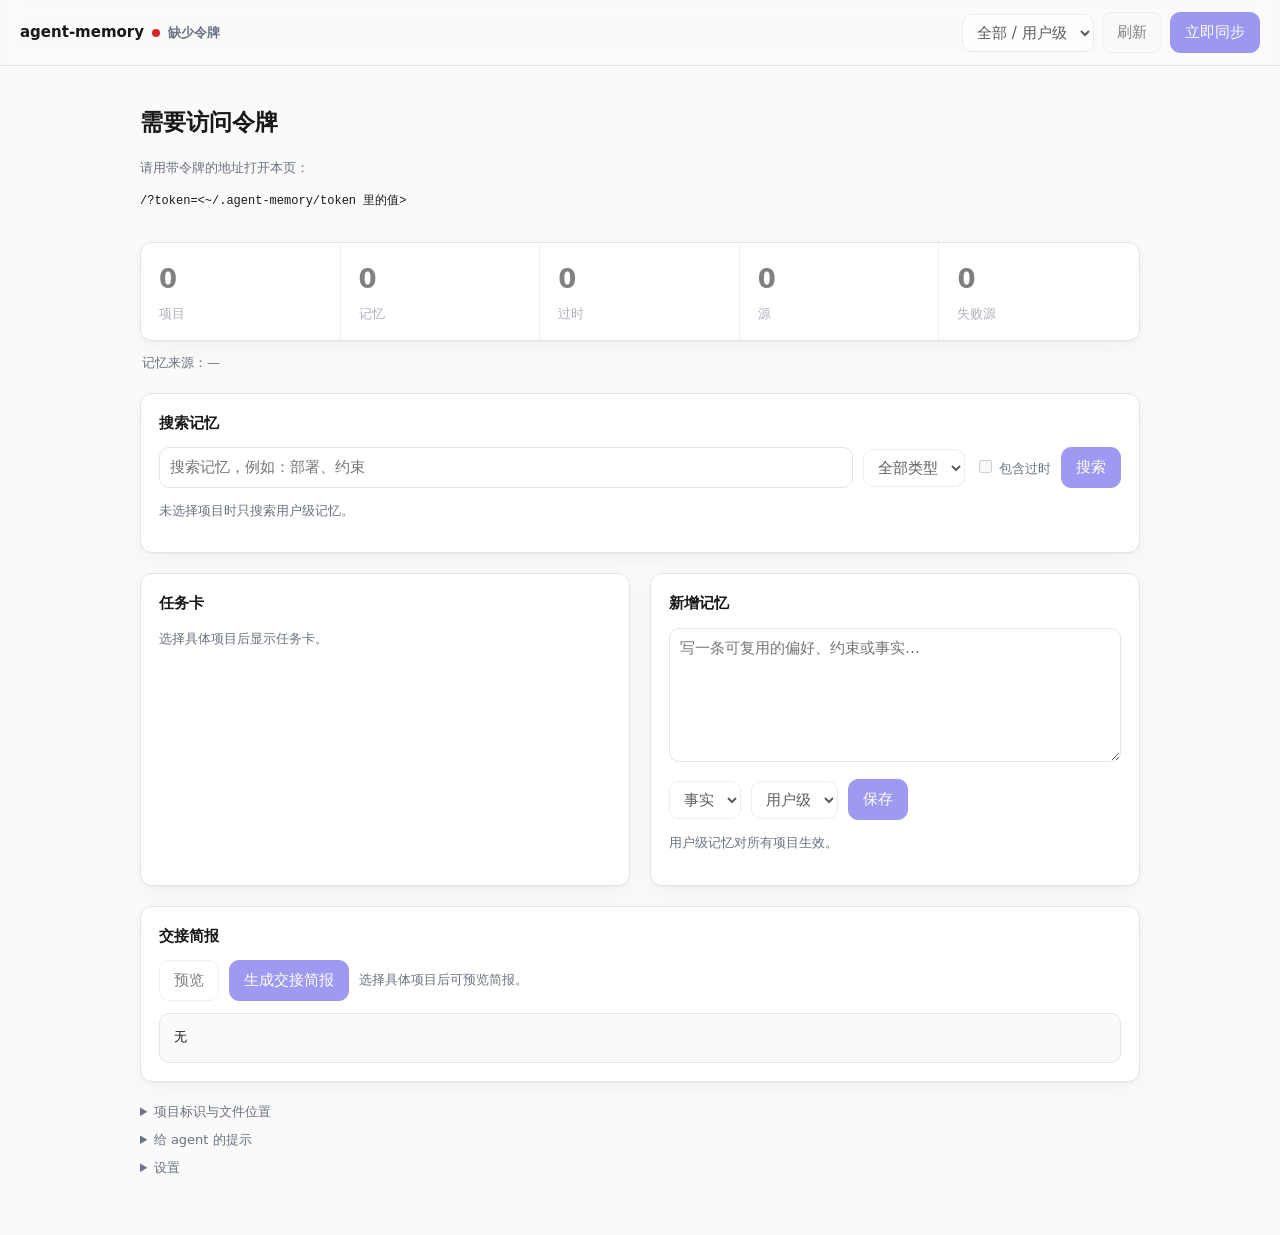
==== internal/daemon/index.html @ 06030f9d "feat: 系统托盘、单实例、窗口记忆、开机自启与快捷方式" ====
<!doctype html>
<html lang="zh-CN">
<head>
<meta charset="utf-8">
<meta name="viewport" content="width=device-width, initial-scale=1">
<meta name="referrer" content="no-referrer">
<title>agent-memory</title>
<style>
:root{
  --bg:#fafafa;--card:#fff;--text:#18181b;--muted:#6b7280;--faint:#a1a1aa;
  --line:#e4e4e7;--accent:#4f46e5;--accent-weak:#eef2ff;
  --danger:#dc2626;--ok:#16a34a;--radius:12px;
  --shadow:0 1px 2px rgba(0,0,0,.04),0 6px 20px rgba(0,0,0,.04);
}
@media (prefers-color-scheme: dark){
  :root{--bg:#111113;--card:#18181b;--text:#f4f4f5;--muted:#a1a1aa;--faint:#71717a;
    --line:#27272a;--accent:#818cf8;--accent-weak:#1e1b4b;--danger:#f87171;--ok:#4ade80;--shadow:none}
}
*{box-sizing:border-box}
html,body{margin:0;background:var(--bg);color:var(--text)}
body{font:15px/1.55 system-ui,-apple-system,"Segoe UI","Microsoft YaHei",sans-serif}
button,input,select,textarea{font:inherit;color:inherit}
main{max-width:1040px;margin:0 auto;padding:20px 20px 56px;display:grid;gap:20px}
main>*{min-width:0}
.topbar{position:sticky;top:0;z-index:20;display:flex;justify-content:space-between;align-items:center;gap:12px;flex-wrap:wrap;
  padding:12px 20px;backdrop-filter:blur(8px);background:color-mix(in srgb,var(--bg) 82%,transparent);border-bottom:1px solid var(--line)}
.brand{font-weight:600;display:flex;align-items:center;gap:8px;white-space:nowrap}
.actions{display:flex;gap:8px;align-items:center;flex-wrap:wrap}
select,input,textarea{background:var(--card);border:1px solid var(--line);border-radius:10px;padding:8px 10px;max-width:100%}
#project-select{max-width:min(46vw,420px)}
textarea{width:100%;resize:vertical}
button{cursor:pointer;border:1px solid var(--line);background:var(--card);border-radius:10px;padding:8px 14px;
  transition:transform .16s ease,box-shadow .16s ease,background .16s ease}
button:hover{transform:translateY(-1px);box-shadow:var(--shadow)}
button:active{transform:scale(.98)}
button.primary{background:var(--accent);border-color:var(--accent);color:#fff}
button.ghost{background:transparent}
button.small{padding:4px 10px;font-size:13px}
button[disabled]{opacity:.55;cursor:not-allowed;transform:none;box-shadow:none}
:focus-visible{outline:2px solid var(--accent);outline-offset:2px}
.sr-only{position:absolute;width:1px;height:1px;overflow:hidden;clip:rect(0 0 0 0)}
.dot{width:8px;height:8px;border-radius:50%;display:inline-block;background:var(--faint)}
.dot.ok{background:var(--ok)}.dot.bad{background:var(--danger)}
.muted{color:var(--muted);font-size:13px}
.faint{color:var(--faint);font-size:12px}
.mono{font-family:ui-monospace,SFMono-Regular,Consolas,monospace;font-size:12px;word-break:break-all}
.stat-band{display:grid;grid-template-columns:repeat(5,1fr);background:var(--card);border:1px solid var(--line);
  border-radius:var(--radius);box-shadow:var(--shadow);overflow:hidden}
.stat{appearance:none;background:none;border:0;border-right:1px solid var(--line);border-radius:0;padding:16px 18px;
  text-align:left;display:flex;flex-direction:column;gap:4px;transition:background .16s ease}
.stat:last-child{border-right:0}
.stat:hover{background:var(--accent-weak);transform:none;box-shadow:none}
.stat .num{font-size:26px;font-weight:600;font-variant-numeric:tabular-nums}
.stat .label{color:var(--muted);font-size:13px}
.stat .num.bad{color:var(--danger)}
.sources-line{color:var(--muted);font-size:13px;margin:-8px 2px 0}
.card{background:var(--card);border:1px solid var(--line);border-radius:var(--radius);box-shadow:var(--shadow);padding:18px}
.card h2{font-size:15px;margin:0 0 12px}
.row{display:flex;gap:10px;align-items:center;flex-wrap:wrap}
.grid{display:grid;grid-template-columns:1fr 1fr;gap:20px}
.grid>*{min-width:0}
.item-text,.mono{overflow-wrap:anywhere}
@media (max-width:880px){.grid{grid-template-columns:1fr}.stat-band{grid-template-columns:1fr 1fr}
  .stat:nth-child(2n){border-right:0}.stat:nth-child(n+3){border-top:1px solid var(--line)}
  .topbar{padding:10px 14px}main{padding:14px}
  .actions{width:100%}#project-select{flex:1;min-width:0;max-width:none}
  .stat .num{font-size:22px}.stat{padding:12px 14px}}
.list{list-style:none;margin:12px 0 0;padding:0;display:grid;gap:10px}
.item{border:1px solid var(--line);border-radius:10px;padding:12px 14px;min-height:44px;background:var(--card)}
.item-head{display:flex;gap:8px;align-items:center;flex-wrap:wrap}
.item-text{margin:8px 0 0;white-space:pre-wrap;word-break:break-word}
.item-meta{display:flex;gap:12px;flex-wrap:wrap;margin-top:8px;color:var(--muted);font-size:12px}
.badge{display:inline-block;padding:1px 8px;border-radius:999px;font-size:12px;border:1px solid var(--line);color:var(--muted)}
.badge.preference{background:var(--accent-weak);border-color:transparent;color:var(--accent)}
.badge.constraint{background:#fef2f2;border-color:transparent;color:#b91c1c}
.badge.doing{background:var(--accent-weak);border-color:transparent;color:var(--accent)}
.badge.blocked{background:#fef2f2;border-color:transparent;color:#b91c1c}
.badge.done{background:#f0fdf4;border-color:transparent;color:#15803d}
@media (prefers-color-scheme: dark){
  .badge.constraint,.badge.blocked{background:#3f1d1d;color:#fca5a5}
  .badge.done{background:#14321d;color:#86efac}
}
.badge.stale{background:#fffbeb;border-color:transparent;color:#b45309}
.skeleton{height:44px;border-radius:10px;background:linear-gradient(90deg,var(--line) 25%,transparent 37%,var(--line) 63%);
  background-size:400% 100%;animation:shimmer 1.4s infinite;opacity:.6}
@keyframes shimmer{0%{background-position:100% 0}100%{background-position:-100% 0}}
.preview{white-space:pre-wrap;background:var(--bg);border:1px solid var(--line);border-radius:10px;padding:14px;
  max-height:420px;overflow:auto;font-size:13px;margin:12px 0 0}
.foot details summary{cursor:pointer;color:var(--muted);font-size:13px}
.backdrop{position:fixed;inset:0;background:rgba(0,0,0,.35);opacity:0;transition:opacity .15s ease;z-index:30}
.backdrop.open{opacity:1}
.drawer{position:fixed;top:0;right:0;height:100%;width:min(560px,92vw);background:var(--card);
  border-left:1px solid var(--line);box-shadow:var(--shadow);transform:translateX(8px);opacity:0;
  transition:transform .2s cubic-bezier(.2,0,0,1),opacity .2s;display:flex;flex-direction:column;z-index:40}
.drawer.open{transform:none;opacity:1}
.drawer header{display:flex;justify-content:space-between;align-items:center;padding:14px 18px;border-bottom:1px solid var(--line)}
.drawer header h2{font-size:15px;margin:0}
.drawer .filters{display:flex;gap:8px;flex-wrap:wrap;padding:12px 18px;border-bottom:1px solid var(--line)}
.drawer-body{padding:12px 18px 24px;overflow:auto}
.drawer-body .list{margin-top:0}
.toasts{position:fixed;right:16px;bottom:16px;display:grid;gap:8px;z-index:60}
.toast{background:var(--card);border:1px solid var(--line);border-left:3px solid var(--accent);
  border-radius:10px;box-shadow:var(--shadow);padding:10px 12px;max-width:360px;font-size:13px;animation:toast-in .2s ease-out}
.toast.error{border-left-color:var(--danger)}
.toast.info{border-left-color:var(--muted)}
@keyframes toast-in{from{transform:translateY(8px);opacity:0}to{transform:none;opacity:1}}
.reveal{opacity:0;transform:translateY(8px);animation:reveal .22s ease-out forwards;animation-delay:calc(var(--i,0)*40ms)}
@keyframes reveal{to{opacity:1;transform:none}}
@media (prefers-reduced-motion: reduce){
  *{animation:none!important;transition:none!important}
  .reveal{opacity:1;transform:none}
}
</style>
</head>
<body>
<header class="topbar">
  <div class="brand">agent-memory <span id="health-dot" class="dot"></span><span id="health-text" class="muted">检查中</span></div>
  <div class="actions">
    <label class="sr-only" for="project-select">项目</label>
    <select id="project-select"><option value="">全部 / 用户级</option></select>
    <button id="refresh-btn" class="ghost">刷新</button>
    <button id="sync-btn" class="primary">立即同步</button>
  </div>
</header>

<main>
  <section id="stat-band" class="stat-band reveal" style="--i:0">
    <button class="stat" data-drawer="projects" aria-label="查看项目明细"><span id="stat-projects" class="num">0</span><span class="label">项目</span></button>
    <button class="stat" data-drawer="memories" aria-label="查看记忆明细"><span id="stat-memories" class="num">0</span><span class="label">记忆</span></button>
    <button class="stat" data-drawer="stale" aria-label="查看过时记忆"><span id="stat-stale" class="num">0</span><span class="label">过时</span></button>
    <button class="stat" data-drawer="sources" aria-label="查看来源文件"><span id="stat-sources" class="num">0</span><span class="label">源</span></button>
    <button class="stat" data-drawer="failed" aria-label="查看失败来源"><span id="stat-failed" class="num">0</span><span class="label">失败源</span></button>
  </section>
  <p id="sources-line" class="sources-line reveal" style="--i:1">记忆来源：—</p>

  <section class="card reveal" style="--i:2">
    <h2>搜索记忆</h2>
    <form id="search-form" class="row">
      <input id="search-input" type="search" placeholder="搜索记忆，例如：部署、约束" autocomplete="off" style="flex:1;min-width:220px">
      <select id="search-type" aria-label="类型">
        <option value="">全部类型</option>
        <option value="preference">偏好</option>
        <option value="constraint">约束</option>
        <option value="convention">约定</option>
        <option value="lesson">教训</option>
        <option value="fact">事实</option>
        <option value="goal">目标</option>
      </select>
      <label class="muted"><input id="search-stale" type="checkbox"> 包含过时</label>
      <button id="search-btn" class="primary" type="submit">搜索</button>
    </form>
    <p id="search-status" class="muted">未选择项目时只搜索用户级记忆。</p>
    <ul id="search-results" class="list"></ul>
  </section>

  <div class="grid">
    <section class="card reveal" style="--i:3">
      <h2>任务卡</h2>
      <p id="task-status" class="muted">选择具体项目后显示任务卡。</p>
      <ul id="task-list" class="list"></ul>
    </section>
    <section class="card reveal" style="--i:4">
      <h2>新增记忆</h2>
      <form id="add-form">
        <label class="sr-only" for="add-text">记忆内容</label>
        <textarea id="add-text" rows="5" placeholder="写一条可复用的偏好、约束或事实…"></textarea>
        <div class="row" style="margin-top:10px">
          <select id="add-type" aria-label="类型">
            <option value="fact">事实</option>
            <option value="preference">偏好</option>
            <option value="constraint">约束</option>
            <option value="convention">约定</option>
            <option value="lesson">教训</option>
            <option value="goal">目标</option>
          </select>
          <select id="add-scope" aria-label="范围">
            <option value="user">用户级</option>
            <option value="project">项目级</option>
          </select>
          <button id="add-btn" class="primary" type="submit">保存</button>
        </div>
      </form>
      <p id="add-hint" class="muted">用户级记忆对所有项目生效。</p>
    </section>
  </div>

  <section class="card reveal" style="--i:5">
    <h2>交接简报</h2>
    <div class="row">
      <button id="handoff-preview" class="ghost">预览</button>
      <button id="handoff-write" class="primary">生成交接简报</button>
      <span id="handoff-meta" class="muted">选择具体项目后可预览简报。</span>
    </div>
    <pre id="handoff-body" class="preview">无</pre>
  </section>

  <footer class="foot reveal" style="--i:6">
    <details><summary>项目标识与文件位置</summary>
      <p id="footer-target" class="mono">未选择项目</p>
    </details>
    <details style="margin-top:8px"><summary>给 agent 的提示</summary>
      <p class="muted">接手前先读项目里的 .agent-memory/HANDOFF.md；新的约定用 MCP tool memory_add 写回共享库；细节用 memory_search 按需检索。</p>
    </details>
    <details style="margin-top:8px"><summary>设置</summary>
      <label class="muted"><input id="autostart" type="checkbox"> 开机时自动运行（在系统托盘常驻）</label>
      <p id="autostart-hint" class="muted">登录后后台服务自动运行，agent 随时可用；需要先打开过一次桌面应用。</p>
    </details>
  </footer>
</main>

<div id="drawer-backdrop" class="backdrop" hidden></div>
<aside id="drawer" class="drawer" hidden role="dialog" aria-modal="true" aria-labelledby="drawer-title">
  <header><h2 id="drawer-title">明细</h2><button id="drawer-close" class="ghost" aria-label="关闭明细">关闭</button></header>
  <div id="drawer-filters" class="filters"></div>
  <div id="drawer-body" class="drawer-body"></div>
</aside>
<div id="toasts" class="toasts" aria-live="polite"></div>

<script>
(function () {
  'use strict';

  var TOKEN_KEY = 'agent-memory-token';
  var PROJECT_KEY = 'am-project';
  var reduceMotion = window.matchMedia && window.matchMedia('(prefers-reduced-motion: reduce)').matches;

  var TYPE_LABEL = {
    preference: '偏好', constraint: '约束', convention: '约定',
    lesson: '教训', fact: '事实', goal: '目标'
  };
  var STATUS_LABEL = { doing: '进行中', done: '已完成', blocked: '受阻', unknown: '未知' };

  var state = {
    token: readToken(),
    projects: [],
    selectedKey: '',
    selected: null,
    stats: null,
    tasks: [],
    taskPresence: {},
    handoff: '',
    drawer: null,
    drawerData: null,
    drawerFilter: { stale: 'all', type: '' },
    healthBusy: false,
    loaded: false
  };

  function $(id) { return document.getElementById(id); }
  function el(tag, cls, text) {
    var n = document.createElement(tag);
    if (cls) n.className = cls;
    if (text !== undefined && text !== null) n.textContent = String(text);
    return n;
  }
  function clear(n) { while (n.firstChild) n.removeChild(n.firstChild); }
  function readToken() {
    var token = '';
    try { token = sessionStorage.getItem(TOKEN_KEY) || ''; } catch (e) {}
    try {
      var url = new URL(location.href);
      if (url.searchParams.has('token')) {
        var q = url.searchParams.get('token') || '';
        if (q) { token = q; try { sessionStorage.setItem(TOKEN_KEY, q); } catch (e) {} }
        url.searchParams.delete('token');
        history.replaceState(null, '', url.pathname + (url.search || '') + url.hash);
      }
    } catch (e) {}
    return token;
  }
  function api(path, opts) {
    opts = opts || {};
    var headers = new Headers(opts.headers || {});
    headers.set('Authorization', 'Bearer ' + state.token);
    headers.set('Accept', 'application/json, text/plain;q=0.9');
    if (opts.body !== undefined && opts.body !== null) headers.set('Content-Type', 'application/json');
    return fetch(path, { method: opts.method || 'GET', headers: headers, body: opts.body, cache: 'no-store' })
      .then(function (res) {
        if (res.status === 401) throw new Error('访问令牌无效，请重新用 /?token=<令牌> 打开本页');
        return res.text().then(function (text) {
          if (!res.ok) throw new Error('HTTP ' + res.status + (text ? '：' + text.slice(0, 200) : ''));
          if (!text) return {};
          var ct = res.headers.get('content-type') || '';
          if (ct.indexOf('application/json') >= 0) return JSON.parse(text);
          return text;
        });
      }, function () { throw new Error('无法连接服务，请确认 agent-memory 正在运行'); });
  }
  function toast(kind, text) {
    var box = $('toasts');
    var t = el('div', 'toast ' + kind, text);
    t.title = '点击关闭';
    t.addEventListener('click', function () { if (t.parentNode) t.parentNode.removeChild(t); });
    box.insertBefore(t, box.firstChild);
    while (box.children.length > 5) box.removeChild(box.lastChild);
    if (kind !== 'error') setTimeout(function () { if (t.parentNode) t.parentNode.removeChild(t); }, 4000);
  }
  function fail(label, err) { toast('error', label + '失败：' + (err && err.message ? err.message : err)); }
  function busy(btn, text, fn) {
    var old = btn.textContent;
    btn.disabled = true; btn.textContent = text + '中…';
    return Promise.resolve().then(fn).catch(function (e) { fail(text, e); })
      .then(function () { btn.disabled = false; btn.textContent = old; });
  }
  function fmtTime(v) {
    if (!v) return '—';
    var d = new Date(v);
    if (isNaN(d.getTime()) || d.getFullYear() <= 1) return '—';
    function p(n) { return n < 10 ? '0' + n : '' + n; }
    return d.getFullYear() + '-' + p(d.getMonth() + 1) + '-' + p(d.getDate()) + ' ' + p(d.getHours()) + ':' + p(d.getMinutes());
  }
  function typeBadge(t) { return el('span', 'badge ' + t, TYPE_LABEL[t] || t || '其他'); }
  function statusBadge(s) { return el('span', 'badge ' + s, STATUS_LABEL[s] || s || '未知'); }

  function animateNum(node, to) {
    var from = parseInt(node.textContent, 10);
    if (isNaN(from)) from = 0;
    if (reduceMotion || document.hidden || from === to) { node.textContent = String(to); return; }
    var start = performance.now();
    function step(now) {
      var p = Math.min(1, (now - start) / 200);
      node.textContent = String(Math.round(from + (to - from) * p));
      if (p < 1) requestAnimationFrame(step); else node.textContent = String(to);
    }
    requestAnimationFrame(step);
    // 标签页被隐藏或 rAF 被节流时，动画可能永远走不完；到点直接落到终值。
    setTimeout(function () { node.textContent = String(to); }, 320);
  }

  function setStats(s) {
    state.stats = s;
    animateNum($('stat-projects'), Number(s.projects) || 0);
    animateNum($('stat-memories'), Number(s.memories) || 0);
    animateNum($('stat-stale'), Number(s.stale) || 0);
    animateNum($('stat-sources'), Number(s.sources) || 0);
    animateNum($('stat-failed'), Number(s.failed_source) || 0);
    $('stat-failed').classList.toggle('bad', (Number(s.failed_source) || 0) > 0);
    var order = ['qoder', 'trae', 'workbuddy'];
    var names = { qoder: 'Qoder', trae: 'Trae', workbuddy: 'WorkBuddy' };
    var parts = [];
    order.forEach(function (k) { if (s.memories_by_agent && s.memories_by_agent[k]) parts.push(names[k]); });
    Object.keys(s.memories_by_agent || {}).forEach(function (k) {
      if (order.indexOf(k) < 0) parts.push(k);
    });
    $('sources-line').textContent = parts.length ? '记忆来源：' + parts.join(' · ') : '记忆来源：暂无（先点「立即同步」）';
  }

  function projectRef(p) { return p.primary_path || p.key; }
  function projectLabel(p) { return p.display_name || p.key; }

  function loadProjects() {
    return api('/v1/projects').then(function (data) {
      state.projects = (data.projects || []).filter(function (p) { return p && p.key; });
      var select = $('project-select');
      var keep = state.selectedKey;
      clear(select);
      var all = el('option', '', '全部 / 用户级'); all.value = ''; select.appendChild(all);
      state.projects.forEach(function (p) {
        var suffix = '';
        if (!p.path_exists) suffix = '（路径不存在）';
        else if (state.taskPresence[p.key] === 0) suffix = '（仅记忆）';
        var opt = el('option', '', projectLabel(p) + suffix);
        opt.value = p.key;
        opt.title = (p.primary_path || '') + ' · 记忆 ' + (p.memory_count || 0);
        select.appendChild(opt);
      });
      var stored = '';
      try { stored = localStorage.getItem(PROJECT_KEY) || ''; } catch (e) {}
      var want = keep || stored;
      var hasExisting = state.projects.some(function (p) { return p.path_exists; });
      var candidate = state.projects.filter(function (p) { return p.key === want; })[0];
      // 记住的项目如果路径已不存在，而库里还有可用项目，就不要自动跳回去。
      var valid = candidate && (candidate.path_exists || !hasExisting);
      if (!valid) {
        var best = null;
        state.projects.forEach(function (p) {
          if (!p.path_exists) return;
          if (!p.last_memory_at) return;
          if (!best || p.last_memory_at > best.last_memory_at) best = p;
        });
        if (!best) {
          state.projects.forEach(function (p) {
            if (!p.path_exists) return;
            if (!best) best = p;
          });
        }
        want = best ? best.key : (state.projects[0] ? state.projects[0].key : '');
      }
      select.value = want;
      applySelection();
      return ensureTaskPresence();
    });
  }

  // 给「仅记忆」标注提供每个项目是否有任务卡；项目数不多，逐个 limit=1 查询。
  function ensureTaskPresence() {
    var todo = state.projects.filter(function (p) { return state.taskPresence[p.key] === undefined; });
    if (!todo.length) return Promise.resolve();
    return Promise.all(todo.map(function (p) {
      return api('/v1/task?project_key=' + encodeURIComponent(p.key) + '&limit=1')
        .then(function (d) { state.taskPresence[p.key] = (d.count || 0) > 0 ? 1 : 0; })
        .catch(function () { state.taskPresence[p.key] = 0; });
    })).then(refreshProjectLabels);
  }
  function refreshProjectLabels() {
    var select = $('project-select');
    Array.prototype.forEach.call(select.options, function (opt) {
      if (!opt.value) return;
      var p = state.projects.filter(function (x) { return x.key === opt.value; })[0];
      if (!p) return;
      opt.textContent = projectLabel(p) + (!p.path_exists ? '（路径不存在）' : (state.taskPresence[p.key] === 0 ? '（仅记忆）' : ''));
    });
  }

  function applySelection() {
    var key = $('project-select').value;
    state.selectedKey = key;
    state.selected = state.projects.filter(function (p) { return p.key === key; })[0] || null;
    try { localStorage.setItem(PROJECT_KEY, key); } catch (e) {}
    updateAddHint();
    updateHandoffControls();
    updateFooter();
  }

  function updateAddHint() {
    var hint = $('add-hint'), scope = $('add-scope').value;
    hint.classList.remove('muted');
    if (scope === 'user') { hint.textContent = '用户级记忆对所有项目生效。'; return; }
    if (!state.selected) { hint.textContent = '项目级记忆需要先在顶栏选择具体项目。'; return; }
    if (!state.selected.primary_path) { hint.textContent = '该项目未登记路径，无法新增项目级记忆。'; return; }
    hint.textContent = '将写入项目：' + projectLabel(state.selected);
  }
  function updateHandoffControls() {
    var writable = state.selected && state.selected.primary_path && state.selected.path_exists;
    $('handoff-preview').disabled = !state.selected;
    $('handoff-write').disabled = !writable;
  }
  function updateFooter() {
    $('footer-target').textContent = state.selected
      ? (state.selected.key + '\n' + (state.selected.primary_path || '（未登记路径）'))
      : '未选择项目';
  }

  function loadStats() { return api('/v1/stats').then(setStats); }

  function loadTasks() {
    var list = $('task-list'), status = $('task-status');
    clear(list);
    if (!state.selected) {
      status.textContent = '选择具体项目后显示任务卡。';
      list.appendChild(el('li', 'muted', '—'));
      return Promise.resolve();
    }
    status.textContent = '加载中…';
    return api('/v1/task?project_key=' + encodeURIComponent(state.selected.key) + '&limit=10')
      .then(function (d) {
        state.tasks = d.cards || [];
        state.taskPresence[state.selected.key] = state.tasks.length ? 1 : 0;
        clear(list);
        if (!state.tasks.length) {
          status.textContent = '这个项目还没有任务卡。';
          list.appendChild(el('li', 'muted',
            'Qoder 的会话会提炼成任务卡；Trae / WorkBuddy 目前只同步记忆，不带任务。'));
          return;
        }
        status.textContent = '共 ' + state.tasks.length + ' 张';
        state.tasks.forEach(function (c) { list.appendChild(renderTask(c)); });
      }, function (e) {
        status.textContent = '加载失败';
        throw e;
      });
  }
  function renderTask(c) {
    var li = el('li', 'item');
    var head = el('div', 'item-head');
    head.appendChild(el('strong', '', c.Goal || '（无目标）'));
    head.appendChild(statusBadge(c.Status));
    li.appendChild(head);
    li.appendChild(el('div', 'item-meta', '最近活动：' + fmtTime(c.UpdatedAt)));
    if (c.NextSteps) {
      var next = el('p', 'item-text');
      next.appendChild(el('span', 'muted', '下一步：'));
      next.appendChild(document.createTextNode(c.NextSteps));
      li.appendChild(next);
    }
    var files = c.Files || [];
    if (files.length) {
      var det = el('details');
      det.appendChild(el('summary', 'muted', '改动文件（' + files.length + '）'));
      var ul = el('ul', 'list');
      files.forEach(function (f) { ul.appendChild(el('li', 'faint mono', f)); });
      det.appendChild(ul);
      li.appendChild(det);
    }
    return li;
  }

  function loadHandoff() {
    if (!state.selected) {
      state.handoff = '';
      $('handoff-body').textContent = '无';
      $('handoff-meta').textContent = '选择具体项目后可预览简报。';
      return Promise.resolve();
    }
    $('handoff-meta').textContent = '加载中…';
    return api('/v1/handoff?project_key=' + encodeURIComponent(state.selected.key) + '&format=json')
      .then(function (d) {
        state.handoff = d.body || '';
        $('handoff-body').textContent = state.handoff || '无';
        $('handoff-meta').textContent = '约 ' + (state.handoff.length || 0) + ' 字'
          + (d.truncated ? ' · 已按预算精简' : '');
      }, function (e) {
        $('handoff-meta').textContent = '加载失败';
        throw e;
      });
  }

  function search() {
    var q = $('search-input').value.trim();
    if (!q) { $('search-status').textContent = '请输入关键词。'; return Promise.resolve(); }
    $('search-status').textContent = '搜索中…';
    var body = { query: q, limit: 30 };
    if (state.selected) body.project_key = state.selected.key;
    var t = $('search-type').value;
    if (t) body.type = t;
    var stale = $('search-stale').checked;
    body.include_stale = stale;
    return api('/v1/search', { method: 'POST', body: JSON.stringify(body) })
      .then(function (d) {
        var hits = d.hits || [];
        renderHits(hits);
        $('search-status').textContent = hits.length ? '共 ' + hits.length + ' 条' : '没有找到匹配的记忆。';
      }, function (e) {
        $('search-status').textContent = '搜索失败';
        throw e;
      });
  }
  function renderHits(hits) {
    var list = $('search-results');
    clear(list);
    hits.forEach(function (h) {
      var li = el('li', 'item');
      var head = el('div', 'item-head');
      head.appendChild(typeBadge(h.type));
      head.appendChild(el('span', 'badge', h.scope === 'user' ? '用户级' : '项目级'));
      if (h.stale) head.appendChild(el('span', 'badge stale', '过时'));
      li.appendChild(head);
      li.appendChild(el('p', 'item-text', h.text || ''));
      var meta = el('div', 'item-meta');
      meta.appendChild(el('span', '', '来源：' + ((h.agents || []).join(' · ') || '—')));
      meta.appendChild(el('span', '', '最后变更：' + fmtTime(h.last_seen_at)));
      li.appendChild(meta);
      li.appendChild(staleAction(h.id, h.stale));
      list.appendChild(li);
    });
  }
  function staleAction(id, stale) {
    var wrap = el('div', 'row');
    var btn = el('button', 'small', stale ? '恢复使用' : '不再使用');
    btn.addEventListener('click', function () {
      busy(btn, stale ? '恢复' : '标记', function () {
        return api('/v1/memory/stale', { method: 'POST', body: JSON.stringify({ id: id, stale: !stale }) })
          .then(function () {
            toast('info', (stale ? '已恢复' : '已标记为不再使用') + ' #' + id);
            return loadStats();
          })
          .then(function () {
            if (state.drawer) return loadDrawer();
            if ($('search-input').value.trim()) return search();
          });
      });
    });
    wrap.appendChild(btn);
    return wrap;
  }

  function syncNow() {
    return api('/v1/scan', { method: 'POST' }).then(function (d) {
      var errors = (d.errors || []).length;
      toast(errors ? 'error' : 'info', (errors ? '同步完成但有 ' + errors + ' 个错误' : '同步完成')
        + '：新建 ' + (d.created || 0) + '，合并 ' + (d.merged || 0) + '，任务卡 ' + (d.cards || 0));
      return refreshAll();
    });
  }

  function refreshAll() {
    return Promise.all([
      loadStats().catch(function (e) { toast('error', '刷新统计失败：' + e.message); }),
      loadProjects().then(function () {
        return Promise.all([
          loadTasks().catch(function (e) { toast('error', '刷新任务失败：' + e.message); }),
          loadHandoff().catch(function (e) { toast('error', '刷新简报失败：' + e.message); })
        ]);
      })
    ]);
  }
  function refreshLive() {
    if (state.drawer) return Promise.resolve();
    var active = document.activeElement;
    if (active && (active.tagName === 'INPUT' || active.tagName === 'TEXTAREA')) return Promise.resolve();
    return Promise.all([
      loadStats().catch(function () {}),
      loadTasks().catch(function () {})
    ]);
  }

  // ---- drawer ----
  function openDrawer(kind, trigger) {
    state.drawer = { kind: kind, trigger: trigger || null };
    state.drawerFilter = { stale: kind === 'stale' ? 'stale' : 'all', type: '' };
    var titles = { projects: '项目', memories: '记忆', stale: '过时记忆', sources: '来源文件', failed: '失败来源' };
    $('drawer-title').textContent = titles[kind] || '明细';
    $('drawer').hidden = false;
    $('drawer-backdrop').hidden = false;
    requestAnimationFrame(function () {
      $('drawer').classList.add('open');
      $('drawer-backdrop').classList.add('open');
    });
    document.body.style.overflow = 'hidden';
    renderDrawerFilters();
    $('drawer-close').focus();
    loadDrawer();
  }
  function closeDrawer() {
    if (!state.drawer) return;
    var trigger = state.drawer.trigger;
    state.drawer = null;
    $('drawer').classList.remove('open');
    $('drawer-backdrop').classList.remove('open');
    document.body.style.overflow = '';
    setTimeout(function () {
      if (state.drawer) return;
      $('drawer').hidden = true;
      $('drawer-backdrop').hidden = true;
    }, 200);
    if (trigger && trigger.focus) trigger.focus();
    refreshLive();
  }
  function renderDrawerFilters() {
    var box = $('drawer-filters');
    clear(box);
    var kind = state.drawer.kind;
    if (kind === 'memories' || kind === 'stale') {
      if (kind === 'memories') {
        var staleSel = el('select');
        [['all', '全部'], ['fresh', '仅新鲜'], ['stale', '仅过时']].forEach(function (o) {
          var opt = el('option', '', o[1]); opt.value = o[0]; staleSel.appendChild(opt);
        });
        staleSel.value = state.drawerFilter.stale;
        staleSel.addEventListener('change', function () {
          state.drawerFilter.stale = staleSel.value; loadDrawer();
        });
        box.appendChild(staleSel);
      }
      var typeSel = el('select');
      box.appendChild(typeSel);
      var optAll = el('option', '', '全部类型'); optAll.value = ''; typeSel.appendChild(optAll);
      Object.keys(TYPE_LABEL).forEach(function (k) {
        var o = el('option', '', TYPE_LABEL[k]); o.value = k; typeSel.appendChild(o);
      });
      typeSel.value = state.drawerFilter.type;
      typeSel.addEventListener('change', function () {
        state.drawerFilter.type = typeSel.value; loadDrawer();
      });
    }
    if (kind === 'sources' || kind === 'failed') {
      var failed = el('label', 'muted');
      var cb = el('input'); cb.type = 'checkbox'; cb.checked = kind === 'failed';
      failed.appendChild(cb);
      failed.appendChild(document.createTextNode(' 只看失败'));
      cb.addEventListener('change', function () {
        state.drawerFilter.failedOnly = cb.checked; loadDrawer();
      });
      box.appendChild(failed);
    }
  }
  function loadDrawer() {
    var body = $('drawer-body');
    clear(body);
    for (var i = 0; i < 3; i++) body.appendChild(el('div', 'skeleton'));
    var kind = state.drawer.kind;
    if (kind === 'projects') return renderProjects();
    if (kind === 'memories' || kind === 'stale') return renderMemories();
    return renderSources();
  }
  function renderProjects() {
    var body = $('drawer-body');
    return api('/v1/projects').then(function (d) {
      state.projects = d.projects || state.projects;
      clear(body);
      var ul = el('ul', 'list');
      state.projects.forEach(function (p) {
        var li = el('li', 'item');
        li.style.cursor = 'pointer';
        var head = el('div', 'item-head');
        head.appendChild(el('strong', '', projectLabel(p)));
        head.appendChild(el('span', 'badge', '记忆 ' + (p.memory_count || 0)));
        if (!p.path_exists) head.appendChild(el('span', 'badge stale', '路径不存在'));
        li.appendChild(head);
        li.appendChild(el('div', 'faint mono', p.primary_path || p.key));
        li.appendChild(el('div', 'item-meta', '最近活动：' + fmtTime(p.last_memory_at)));
        li.addEventListener('click', function () {
          $('project-select').value = p.key;
          applySelection(); closeDrawer();
          loadTasks().catch(function (e) { fail('读取任务卡', e); });
          loadHandoff().catch(function (e) { fail('读取简报', e); });
        });
        ul.appendChild(li);
      });
      if (!state.projects.length) ul.appendChild(el('li', 'muted', '还没有项目：先点「立即同步」。'));
      body.appendChild(ul);
    }, function (e) { clear(body); body.appendChild(el('p', 'muted', '加载失败：' + e.message)); });
  }
  function renderMemories() {
    var body = $('drawer-body');
    var params = ['all=1', 'limit=200'];
    if (state.drawer.kind === 'stale' || state.drawerFilter.stale === 'stale') params.push('stale=1');
    if (state.drawerFilter.stale === 'fresh') params.push('stale=0');
    if (state.drawerFilter.type) params.push('type=' + encodeURIComponent(state.drawerFilter.type));
    return api('/v1/memory?' + params.join('&')).then(function (d) {
      var items = d.memories || [];
      clear(body);
      var total = typeof d.total === 'number' ? d.total : items.length;
      body.appendChild(el('p', 'muted', total > items.length
        ? '共 ' + total + ' 条，显示最近 ' + items.length + ' 条'
        : '共 ' + items.length + ' 条'));
      var ul = el('ul', 'list');
      items.forEach(function (m) {
        var li = el('li', 'item');
        var head = el('div', 'item-head');
        head.appendChild(typeBadge(m.Type));
        head.appendChild(el('span', 'badge', m.Scope === 'user' ? '用户级' : '项目级'));
        if (m.Stale) head.appendChild(el('span', 'badge stale', '过时'));
        li.appendChild(head);
        li.appendChild(el('p', 'item-text', m.Text || ''));
        var meta = el('div', 'item-meta');
        var agents = (m.Sources || []).map(function (s) { return s.Agent; });
        meta.appendChild(el('span', '', '来源：' + (agents.join(' · ') || '—')));
        meta.appendChild(el('span', '', '最后变更：' + fmtTime(m.LastSeenAt)));
        li.appendChild(meta);
        li.appendChild(staleAction(m.ID, m.Stale));
        ul.appendChild(li);
      });
      if (!items.length) ul.appendChild(el('li', 'muted', '没有符合条件的记忆。'));
      body.appendChild(ul);
    }, function (e) { clear(body); body.appendChild(el('p', 'muted', '加载失败：' + e.message)); });
  }
  function renderSources() {
    var body = $('drawer-body');
    var failedOnly = state.drawer.kind === 'failed' || state.drawerFilter.failedOnly;
    return api('/v1/sources?limit=200' + (failedOnly ? '&failed=1' : '')).then(function (d) {
      var rows = d.sources || [];
      clear(body);
      var total = typeof d.total === 'number' ? d.total : rows.length;
      body.appendChild(el('p', 'muted', total > rows.length
        ? '共 ' + total + ' 个来源文件，显示最近 ' + rows.length + ' 个'
        : '共 ' + rows.length + ' 个来源文件'));
      var ul = el('ul', 'list');
      rows.forEach(function (r) {
        var li = el('li', 'item');
        var head = el('div', 'item-head');
        head.appendChild(el('span', 'badge', r.Agent));
        head.appendChild(el('span', 'badge', r.Kind === 'session' ? '会话' : '记忆'));
        if (r.LastError) head.appendChild(el('span', 'badge blocked', '失败'));
        li.appendChild(head);
        li.appendChild(el('div', 'mono', r.Path || ''));
        var meta = el('div', 'item-meta');
        meta.appendChild(el('span', '', '最后扫描：' + fmtTime(r.UpdatedAt)));
        meta.appendChild(el('span', '', '大小：' + (r.Size || 0) + ' 字节'));
        li.appendChild(meta);
        if (r.LastError) li.appendChild(el('p', 'item-text', '原因：' + r.LastError));
        ul.appendChild(li);
      });
      if (!rows.length) ul.appendChild(el('li', 'muted', failedOnly ? '没有失败的来源。' : '还没有来源。'));
      body.appendChild(ul);
    }, function (e) { clear(body); body.appendChild(el('p', 'muted', '加载失败：' + e.message)); });
  }

  // ---- events ----
  function bind() {
    $('project-select').addEventListener('change', function () {
      applySelection();
      syncNowSafe(function () {
        return Promise.all([
          loadTasks().catch(function (e) { fail('读取任务卡', e); }),
          loadHandoff().catch(function (e) { fail('读取简报', e); })
        ]);
      });
    });
    $('refresh-btn').addEventListener('click', function () {
      var btn = this;
      busy(btn, '刷新', function () { return refreshAll().then(function () { toast('info', '已刷新'); }); });
    });
    $('sync-btn').addEventListener('click', function () {
      var btn = this;
      busy(btn, '同步', function () { return syncNow(); });
    });
    $('search-form').addEventListener('submit', function (e) {
      e.preventDefault();
      busy($('search-btn'), '搜索', search);
    });
    $('add-scope').addEventListener('change', updateAddHint);
    $('add-form').addEventListener('submit', function (e) {
      e.preventDefault();
      var btn = $('add-btn');
      busy(btn, '保存', function () {
        var text = $('add-text').value.trim();
        if (!text) { toast('error', '请输入记忆内容'); $('add-text').focus(); return; }
        var scope = $('add-scope').value;
        var body = { text: text, type: $('add-type').value, scope: scope, agent: 'web' };
        if (scope === 'project') {
          if (!state.selected) { toast('error', '请先在顶栏选择具体项目'); return; }
          if (!state.selected.primary_path) { toast('error', '该项目未登记路径'); return; }
          body.project_path = state.selected.primary_path;
        }
        return api('/v1/memory', { method: 'POST', body: JSON.stringify(body) }).then(function (d) {
          $('add-text').value = '';
          toast('info', d.created ? '已保存 #' + d.id : '相同内容已存在 #' + d.id);
          return loadStats();
        });
      });
    });
    $('handoff-preview').addEventListener('click', function () {
      busy(this, '预览', function () { return loadHandoff().then(function () { toast('info', '简报已更新'); }); });
    });
    $('handoff-write').addEventListener('click', function () {
      var btn = this;
      busy(btn, '生成', function () {
        if (!state.selected || !state.selected.primary_path) { toast('error', '请先选择有路径的项目'); return; }
        return api('/v1/handoff', {
          method: 'POST',
          body: JSON.stringify({ project_path: state.selected.primary_path, write: true })
        }).then(function (d) {
          state.handoff = d.body || '';
          $('handoff-body').textContent = state.handoff || '无';
          $('handoff-meta').textContent = '约 ' + (state.handoff.length || 0) + ' 字' + (d.changed ? ' · 已更新' : ' · 内容无变化');
          toast('info', d.changed ? '已更新项目里的交接简报' : '内容无变化，未重写');
        });
      });
    });
    Array.prototype.forEach.call(document.querySelectorAll('.stat'), function (btn) {
      btn.addEventListener('click', function () { openDrawer(btn.getAttribute('data-drawer'), btn); });
    });
    $('drawer-close').addEventListener('click', closeDrawer);
    $('drawer-backdrop').addEventListener('click', closeDrawer);
    document.addEventListener('keydown', function (e) {
      if (e.key === 'Escape' && state.drawer) closeDrawer();
    });
    window.addEventListener('focus', function () { refreshLive(); });
    setInterval(function () { refreshLive(); }, 30000);
  }
  function syncNowSafe(fn) { Promise.resolve().then(fn).catch(function (e) { fail('刷新', e); }); }

  function loadHealth() {
    if (state.healthBusy) return Promise.resolve();
    state.healthBusy = true;
    return api('/v1/healthz').then(function (d) {
      $('health-dot').className = 'dot ok';
      $('health-text').textContent = '正常' + (d && d.version ? ' · ' + d.version : '');
    }).catch(function (e) {
      $('health-dot').className = 'dot bad';
      $('health-text').textContent = e.message.indexOf('令牌') >= 0 ? '鉴权失败' : '不可达';
    }).then(function () { state.healthBusy = false; });
  }

  function showNoToken() {
    $('health-text').textContent = '缺少令牌';
    $('health-dot').className = 'dot bad';
    var body = document.createElement('div');
    body.appendChild(el('h2', '', '需要访问令牌'));
    body.appendChild(el('p', 'muted', '请用带令牌的地址打开本页：'));
    body.appendChild(el('p', 'mono', '/?token=<~/.agent-memory/token 里的值>'));
    document.querySelector('main').insertBefore(body, document.querySelector('main').firstChild);
    Array.prototype.forEach.call(document.querySelectorAll('button,input,textarea,select'), function (n) {
      n.disabled = true;
    });
  }

  function loadAutostart() {
    return api('/v1/desktop-settings').then(function (d) {
      $('autostart').checked = !!d.autostart;
    }).catch(function () { /* 未打开过桌面应用时后端仍会 200，这里只吞网络错误 */ });
  }

  function bindAutostart() {
    $('autostart').addEventListener('change', function () {
      var box = this;
      var want = box.checked;
      api('/v1/desktop-settings', { method: 'POST', body: JSON.stringify({ autostart: want }) })
        .then(function () {
          toast('info', want ? '已开启开机自动运行' : '已关闭开机自动运行');
          $('autostart-hint').textContent = want
            ? '已写入当前用户的启动项；下次登录后自动在托盘常驻。'
            : '已从启动项移除。';
        })
        .catch(function (e) {
          box.checked = !want;
          toast('error', '设置失败：' + e.message);
        });
    });
  }

  function init() {
    try { if ('scrollRestoration' in history) history.scrollRestoration = 'manual'; } catch (e) {}
    window.scrollTo(0, 0);
    bind();
    bindAutostart();
    if (!state.token) { showNoToken(); return; }
    loadHealth();
    setInterval(loadHealth, 15000);
    loadAutostart();
    refreshAll().then(function () { state.loaded = true; });
  }
  init();
})();
</script>
</body>
</html>
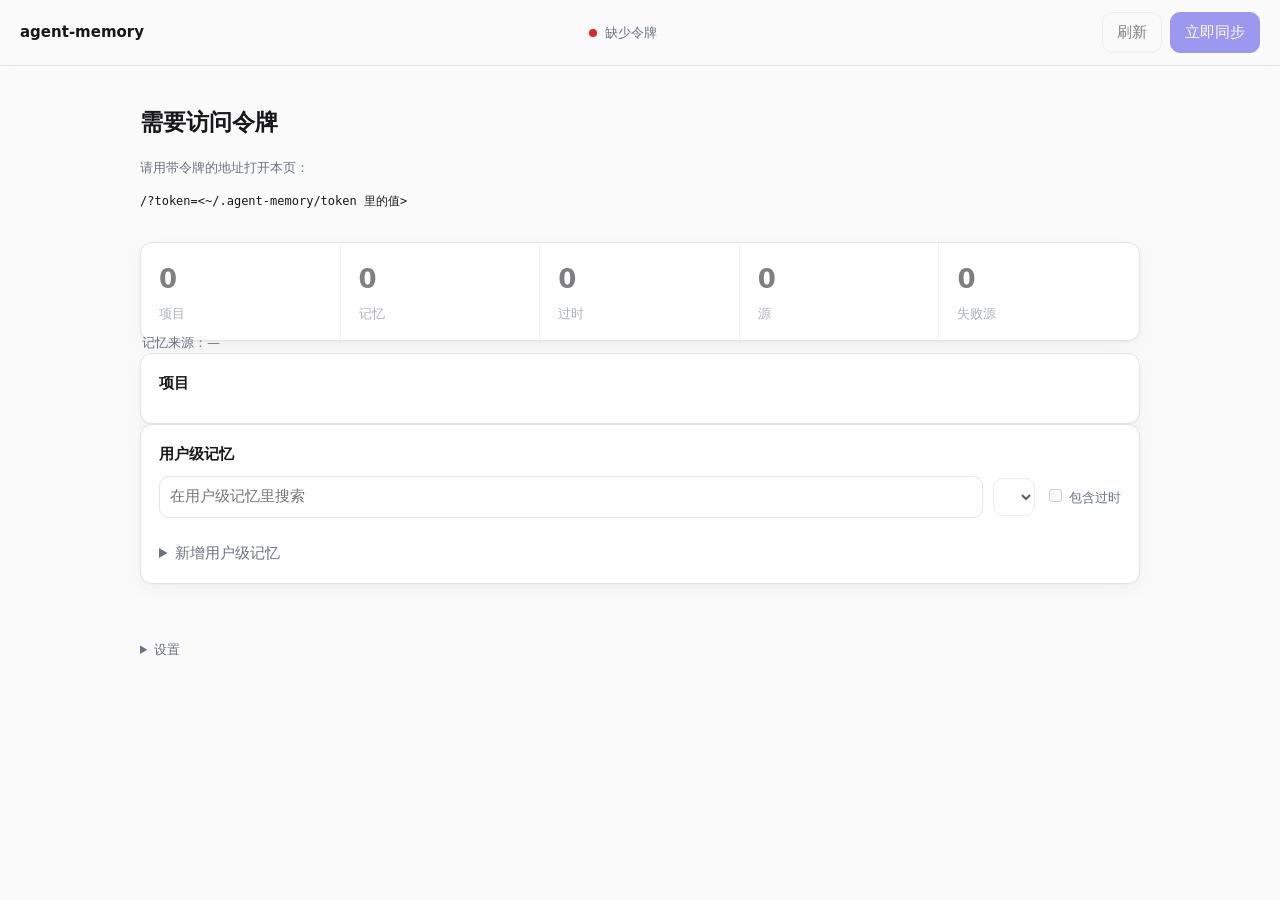
==== commit f7becb0a: "feat: 项目控制台页面骨架与哈希路由" ====
--- a/internal/daemon/index.html
+++ b/internal/daemon/index.html
@@ -20,14 +20,15 @@
 html,body{margin:0;background:var(--bg);color:var(--text)}
 body{font:15px/1.55 system-ui,-apple-system,"Segoe UI","Microsoft YaHei",sans-serif}
 button,input,select,textarea{font:inherit;color:inherit}
+a{color:inherit}
 main{max-width:1040px;margin:0 auto;padding:20px 20px 56px;display:grid;gap:20px}
 main>*{min-width:0}
 .topbar{position:sticky;top:0;z-index:20;display:flex;justify-content:space-between;align-items:center;gap:12px;flex-wrap:wrap;
   padding:12px 20px;backdrop-filter:blur(8px);background:color-mix(in srgb,var(--bg) 82%,transparent);border-bottom:1px solid var(--line)}
-.brand{font-weight:600;display:flex;align-items:center;gap:8px;white-space:nowrap}
+.brand{font-weight:600;display:flex;align-items:center;gap:8px;white-space:nowrap;text-decoration:none}
+.brand-status{display:flex;align-items:center;gap:8px}
 .actions{display:flex;gap:8px;align-items:center;flex-wrap:wrap}
 select,input,textarea{background:var(--card);border:1px solid var(--line);border-radius:10px;padding:8px 10px;max-width:100%}
-#project-select{max-width:min(46vw,420px)}
 textarea{width:100%;resize:vertical}
 button{cursor:pointer;border:1px solid var(--line);background:var(--card);border-radius:10px;padding:8px 14px;
   transition:transform .16s ease,box-shadow .16s ease,background .16s ease}
@@ -57,13 +58,11 @@
 .card{background:var(--card);border:1px solid var(--line);border-radius:var(--radius);box-shadow:var(--shadow);padding:18px}
 .card h2{font-size:15px;margin:0 0 12px}
 .row{display:flex;gap:10px;align-items:center;flex-wrap:wrap}
-.grid{display:grid;grid-template-columns:1fr 1fr;gap:20px}
-.grid>*{min-width:0}
 .item-text,.mono{overflow-wrap:anywhere}
-@media (max-width:880px){.grid{grid-template-columns:1fr}.stat-band{grid-template-columns:1fr 1fr}
+@media (max-width:880px){.stat-band{grid-template-columns:1fr 1fr}
   .stat:nth-child(2n){border-right:0}.stat:nth-child(n+3){border-top:1px solid var(--line)}
   .topbar{padding:10px 14px}main{padding:14px}
-  .actions{width:100%}#project-select{flex:1;min-width:0;max-width:none}
+  .actions{width:100%}
   .stat .num{font-size:22px}.stat{padding:12px 14px}}
 .list{list-style:none;margin:12px 0 0;padding:0;display:grid;gap:10px}
 .item{border:1px solid var(--line);border-radius:10px;padding:12px 14px;min-height:44px;background:var(--card)}
@@ -87,12 +86,16 @@
 .preview{white-space:pre-wrap;background:var(--bg);border:1px solid var(--line);border-radius:10px;padding:14px;
   max-height:420px;overflow:auto;font-size:13px;margin:12px 0 0}
 .foot details summary{cursor:pointer;color:var(--muted);font-size:13px}
+.foot{max-width:1040px;margin:0 auto;padding:0 20px 32px;color:var(--muted);font-size:13px}
 .backdrop{position:fixed;inset:0;background:rgba(0,0,0,.35);opacity:0;transition:opacity .15s ease;z-index:30}
 .backdrop.open{opacity:1}
 .drawer{position:fixed;top:0;right:0;height:100%;width:min(560px,92vw);background:var(--card);
   border-left:1px solid var(--line);box-shadow:var(--shadow);transform:translateX(8px);opacity:0;
   transition:transform .2s cubic-bezier(.2,0,0,1),opacity .2s;display:flex;flex-direction:column;z-index:40}
 .drawer.open{transform:none;opacity:1}
+/* display:flex 会压过 UA 的 [hidden]{display:none}；不显式声明的话关闭的抽屉仍在位，透明但挡住点击 */
+.drawer[hidden],.backdrop[hidden]{display:none}
+.drawer:not(.open),.backdrop:not(.open){pointer-events:none}
 .drawer header{display:flex;justify-content:space-between;align-items:center;padding:14px 18px;border-bottom:1px solid var(--line)}
 .drawer header h2{font-size:15px;margin:0}
 .drawer .filters{display:flex;gap:8px;flex-wrap:wrap;padding:12px 18px;border-bottom:1px solid var(--line)}
@@ -110,118 +113,190 @@
   *{animation:none!important;transition:none!important}
   .reveal{opacity:1;transform:none}
 }
+.project-grid{display:grid;grid-template-columns:repeat(auto-fill,minmax(250px,1fr));gap:12px}
+.project-card{display:flex;flex-direction:column;gap:6px;text-align:left;padding:14px 16px;background:var(--card);
+  border:1px solid var(--line);border-radius:var(--radius);cursor:pointer}
+.project-card:hover{background:var(--accent-weak);transform:none;box-shadow:var(--shadow)}
+.project-card .name{font-weight:600}
+.project-card .path{color:var(--muted);font-size:12px;word-break:break-all}
+.project-card .meta{display:flex;gap:8px;flex-wrap:wrap;color:var(--muted);font-size:12px}
+.project-card.bad{border-color:var(--danger)}
+.section-head{display:flex;align-items:center;gap:8px;flex-wrap:wrap;margin-bottom:10px}
+.section-head h2{margin:0}
+.filters{margin:0 0 8px}
+.item-click{cursor:pointer}
+.item-click:hover{border-color:var(--accent)}
+.item-click:focus-visible{outline:2px solid var(--accent);outline-offset:2px}
+.anchor-nav{position:sticky;top:56px;z-index:10;display:flex;gap:6px;overflow:auto;padding:6px 0;
+  background:color-mix(in srgb,var(--bg) 88%,transparent);backdrop-filter:blur(6px)}
+.anchor-nav button{border:0;background:none;color:var(--muted);padding:6px 10px;border-radius:8px;white-space:nowrap}
+.anchor-nav button:hover{background:var(--accent-weak);color:var(--text);transform:none;box-shadow:none}
+.project-head{display:flex;gap:12px;align-items:flex-start;margin:4px 0 8px}
+.project-title-box h1{font-size:20px;margin:0}
+.overview-grid{display:grid;grid-template-columns:repeat(auto-fill,minmax(160px,1fr));gap:12px}
+.overview-grid .label{display:block;color:var(--muted);font-size:12px}
+.overview-grid .num-sm{font-size:20px;font-weight:600}
+.notice{border-left:3px solid var(--danger);padding:8px 10px;background:var(--card);color:var(--text);font-size:13px}
+.add-box{margin-top:12px}
+.add-box summary{cursor:pointer;color:var(--muted)}
+.add-inline{margin:8px 0}
+.edit-body .field{display:block;margin-bottom:12px}
+.edit-body .field span{display:block;color:var(--muted);font-size:13px;margin-bottom:4px}
+.edit-body textarea{width:100%}
+@media (max-width:880px){.project-head{flex-direction:column}.anchor-nav{top:0}}
 </style>
 </head>
 <body>
 <header class="topbar">
-  <div class="brand">agent-memory <span id="health-dot" class="dot"></span><span id="health-text" class="muted">检查中</span></div>
+  <a class="brand" href="#/">agent-memory</a>
+  <span class="brand-status"><span id="health-dot" class="dot"></span><span id="health-text" class="muted">检查中</span></span>
   <div class="actions">
-    <label class="sr-only" for="project-select">项目</label>
-    <select id="project-select"><option value="">全部 / 用户级</option></select>
     <button id="refresh-btn" class="ghost">刷新</button>
     <button id="sync-btn" class="primary">立即同步</button>
   </div>
 </header>
 
-<main>
-  <section id="stat-band" class="stat-band reveal" style="--i:0">
-    <button class="stat" data-drawer="projects" aria-label="查看项目明细"><span id="stat-projects" class="num">0</span><span class="label">项目</span></button>
-    <button class="stat" data-drawer="memories" aria-label="查看记忆明细"><span id="stat-memories" class="num">0</span><span class="label">记忆</span></button>
-    <button class="stat" data-drawer="stale" aria-label="查看过时记忆"><span id="stat-stale" class="num">0</span><span class="label">过时</span></button>
-    <button class="stat" data-drawer="sources" aria-label="查看来源文件"><span id="stat-sources" class="num">0</span><span class="label">源</span></button>
-    <button class="stat" data-drawer="failed" aria-label="查看失败来源"><span id="stat-failed" class="num">0</span><span class="label">失败源</span></button>
+<main id="app">
+  <section id="home-view">
+    <section id="stat-band" class="stat-band">
+      <button class="stat" data-drawer="projects" aria-label="查看项目明细"><span id="stat-projects" class="num">0</span><span class="label">项目</span></button>
+      <button class="stat" data-drawer="memories" aria-label="查看记忆明细"><span id="stat-memories" class="num">0</span><span class="label">记忆</span></button>
+      <button class="stat" data-drawer="stale" aria-label="查看过时记忆"><span id="stat-stale" class="num">0</span><span class="label">过时</span></button>
+      <button class="stat" data-drawer="sources" aria-label="查看来源文件"><span id="stat-sources" class="num">0</span><span class="label">源</span></button>
+      <button class="stat" data-drawer="failed" aria-label="查看失败来源"><span id="stat-failed" class="num">0</span><span class="label">失败源</span></button>
+    </section>
+    <p id="sources-line" class="sources-line">记忆来源：—</p>
+
+    <section class="card">
+      <div class="section-head"><h2>项目</h2><span id="project-count" class="muted"></span></div>
+      <div id="project-grid" class="project-grid"></div>
+      <p id="project-empty" class="muted" hidden>还没有项目，扫描后会自动出现。</p>
+    </section>
+
+    <section class="card">
+      <div class="section-head"><h2>用户级记忆</h2><span id="home-user-total" class="muted"></span></div>
+      <div class="row filters">
+        <input id="home-user-search" type="search" placeholder="在用户级记忆里搜索" autocomplete="off" style="flex:1;min-width:200px">
+        <select id="home-user-type" aria-label="类型"></select>
+        <label class="muted"><input id="home-user-stale" type="checkbox"> 包含过时</label>
+      </div>
+      <ul id="home-user-list" class="list"></ul>
+      <button id="home-user-more" class="ghost small" hidden>显示更多</button>
+      <details class="add-box">
+        <summary>新增用户级记忆</summary>
+        <form id="home-add-form">
+          <textarea id="home-add-text" rows="4" placeholder="写一条对所有项目生效的偏好、约束或事实…"></textarea>
+          <div class="row"><select id="home-add-type" aria-label="类型"></select><button class="primary" type="submit">保存</button></div>
+        </form>
+      </details>
+    </section>
   </section>
-  <p id="sources-line" class="sources-line reveal" style="--i:1">记忆来源：—</p>
-
-  <section class="card reveal" style="--i:2">
-    <h2>搜索记忆</h2>
-    <form id="search-form" class="row">
-      <input id="search-input" type="search" placeholder="搜索记忆，例如：部署、约束" autocomplete="off" style="flex:1;min-width:220px">
-      <select id="search-type" aria-label="类型">
-        <option value="">全部类型</option>
-        <option value="preference">偏好</option>
-        <option value="constraint">约束</option>
-        <option value="convention">约定</option>
-        <option value="lesson">教训</option>
-        <option value="fact">事实</option>
-        <option value="goal">目标</option>
-      </select>
-      <label class="muted"><input id="search-stale" type="checkbox"> 包含过时</label>
-      <button id="search-btn" class="primary" type="submit">搜索</button>
-    </form>
-    <p id="search-status" class="muted">未选择项目时只搜索用户级记忆。</p>
-    <ul id="search-results" class="list"></ul>
+
+  <section id="project-view" hidden>
+    <div class="project-head">
+      <button id="back-btn" class="ghost">← 返回</button>
+      <div class="project-title-box"><h1 id="project-title"></h1><p id="project-path" class="mono"></p></div>
+    </div>
+    <nav id="project-nav" class="anchor-nav" aria-label="项目页导航">
+      <button data-scroll="sec-overview">概要</button>
+      <button data-scroll="sec-project-memory">项目记忆</button>
+      <button data-scroll="sec-user-memory">用户记忆</button>
+      <button data-scroll="sec-tasks">任务</button>
+      <button data-scroll="sec-handoff">简报</button>
+      <button data-scroll="sec-sources">来源</button>
+      <button data-scroll="sec-sessions">会话</button>
+    </nav>
+
+    <section id="sec-overview" class="card">
+      <h2>项目概况</h2>
+      <div class="overview-grid">
+        <div><span class="label">路径</span><span id="ov-path" class="mono"></span></div>
+        <div><span class="label">项目记忆</span><span id="ov-mem" class="num-sm">0</span></div>
+        <div><span class="label">用户级记忆</span><span id="ov-user-mem" class="num-sm">0</span></div>
+        <div><span class="label">任务卡</span><span id="ov-tasks" class="num-sm">0</span></div>
+        <div><span class="label">最后活动</span><span id="ov-last"></span></div>
+        <div><span class="label">来源</span><span id="ov-sources"></span></div>
+        <div><span class="label">记忆来源</span><span id="ov-agents"></span></div>
+      </div>
+      <p id="ov-warning" class="notice" hidden></p>
+    </section>
+
+    <section id="sec-project-memory" class="card">
+      <div class="section-head"><h2>项目记忆</h2><span id="project-mem-total" class="muted"></span>
+        <button id="project-add-toggle" class="small primary">新增项目记忆</button></div>
+      <div class="row filters">
+        <input id="project-mem-search" type="search" placeholder="在项目记忆里搜索" autocomplete="off" style="flex:1;min-width:180px">
+        <select id="project-mem-type" aria-label="类型"></select>
+        <label class="muted"><input id="project-mem-stale" type="checkbox"> 包含过时</label>
+      </div>
+      <form id="project-add-form" class="add-inline" hidden>
+        <textarea id="project-add-text" rows="3" placeholder="写一条只属于这个项目的记忆…"></textarea>
+        <div class="row"><select id="project-add-type" aria-label="类型"></select><button class="primary" type="submit">保存</button></div>
+      </form>
+      <ul id="project-mem-list" class="list"></ul>
+      <button id="project-mem-more" class="ghost small" hidden>显示更多</button>
+    </section>
+
+    <section id="sec-user-memory" class="card">
+      <div class="section-head"><h2>用户级记忆</h2><span class="muted">对所有项目生效</span><span id="project-user-total" class="muted"></span></div>
+      <div class="row filters">
+        <input id="project-user-search" type="search" placeholder="在用户级记忆里搜索" autocomplete="off" style="flex:1;min-width:180px">
+        <select id="project-user-type" aria-label="类型"></select>
+        <label class="muted"><input id="project-user-stale" type="checkbox"> 包含过时</label>
+      </div>
+      <ul id="project-user-list" class="list"></ul>
+      <button id="project-user-more" class="ghost small" hidden>显示更多</button>
+    </section>
+
+    <section id="sec-tasks" class="card"><h2>任务卡</h2><p id="task-status" class="muted"></p><ul id="task-list" class="list"></ul></section>
+
+    <section id="sec-handoff" class="card">
+      <h2>交接简报</h2>
+      <div class="row"><button id="handoff-preview" class="ghost">预览</button><button id="handoff-write" class="primary">生成交接简报</button><span id="handoff-meta" class="muted"></span></div>
+      <pre id="handoff-body" class="preview">无</pre>
+    </section>
+
+    <section id="sec-sources" class="card">
+      <div class="section-head"><h2>来源与扫描</h2><span id="source-summary" class="muted"></span><button id="source-sync" class="small ghost">立即同步</button></div>
+      <ul id="source-list" class="list"></ul>
+    </section>
+
+    <section id="sec-sessions" class="card"><h2>最近会话</h2><ul id="session-list" class="list"></ul><p id="session-empty" class="muted" hidden>目前只有 Qoder 会话会被导入；Trae / WorkBuddy 没有本地会话正文。</p></section>
   </section>
-
-  <div class="grid">
-    <section class="card reveal" style="--i:3">
-      <h2>任务卡</h2>
-      <p id="task-status" class="muted">选择具体项目后显示任务卡。</p>
-      <ul id="task-list" class="list"></ul>
-    </section>
-    <section class="card reveal" style="--i:4">
-      <h2>新增记忆</h2>
-      <form id="add-form">
-        <label class="sr-only" for="add-text">记忆内容</label>
-        <textarea id="add-text" rows="5" placeholder="写一条可复用的偏好、约束或事实…"></textarea>
-        <div class="row" style="margin-top:10px">
-          <select id="add-type" aria-label="类型">
-            <option value="fact">事实</option>
-            <option value="preference">偏好</option>
-            <option value="constraint">约束</option>
-            <option value="convention">约定</option>
-            <option value="lesson">教训</option>
-            <option value="goal">目标</option>
-          </select>
-          <select id="add-scope" aria-label="范围">
-            <option value="user">用户级</option>
-            <option value="project">项目级</option>
-          </select>
-          <button id="add-btn" class="primary" type="submit">保存</button>
-        </div>
-      </form>
-      <p id="add-hint" class="muted">用户级记忆对所有项目生效。</p>
-    </section>
-  </div>
-
-  <section class="card reveal" style="--i:5">
-    <h2>交接简报</h2>
-    <div class="row">
-      <button id="handoff-preview" class="ghost">预览</button>
-      <button id="handoff-write" class="primary">生成交接简报</button>
-      <span id="handoff-meta" class="muted">选择具体项目后可预览简报。</span>
-    </div>
-    <pre id="handoff-body" class="preview">无</pre>
-  </section>
-
-  <footer class="foot reveal" style="--i:6">
-    <details><summary>项目标识与文件位置</summary>
-      <p id="footer-target" class="mono">未选择项目</p>
-    </details>
-    <details style="margin-top:8px"><summary>给 agent 的提示</summary>
-      <p class="muted">接手前先读项目里的 .agent-memory/HANDOFF.md；新的约定用 MCP tool memory_add 写回共享库；细节用 memory_search 按需检索。</p>
-    </details>
-    <details style="margin-top:8px"><summary>设置</summary>
-      <label class="muted"><input id="autostart" type="checkbox"> 开机时自动运行（在系统托盘常驻）</label>
-      <p id="autostart-hint" class="muted">登录后后台服务自动运行，agent 随时可用；需要先打开过一次桌面应用。</p>
-    </details>
-  </footer>
 </main>
 
 <div id="drawer-backdrop" class="backdrop" hidden></div>
 <aside id="drawer" class="drawer" hidden role="dialog" aria-modal="true" aria-labelledby="drawer-title">
-  <header><h2 id="drawer-title">明细</h2><button id="drawer-close" class="ghost" aria-label="关闭明细">关闭</button></header>
+  <header><h2 id="drawer-title">明细</h2><button id="drawer-close" class="ghost">关闭</button></header>
   <div id="drawer-filters" class="filters"></div>
   <div id="drawer-body" class="drawer-body"></div>
 </aside>
+
+<div id="edit-backdrop" class="backdrop" hidden></div>
+<aside id="edit-drawer" class="drawer" hidden role="dialog" aria-modal="true" aria-labelledby="edit-title">
+  <header><h2 id="edit-title">编辑记忆</h2><button id="edit-close" class="ghost">关闭</button></header>
+  <div class="drawer-body edit-body">
+    <label class="field"><span>正文</span><textarea id="memory-text" rows="8"></textarea></label>
+    <label class="field"><span>类型</span><select id="memory-type" aria-label="类型"></select></label>
+    <p id="memory-meta" class="muted"></p>
+    <p id="memory-warning" class="notice" hidden></p>
+    <div class="row"><button id="memory-save" class="primary">保存</button><button id="memory-cancel" class="ghost">取消</button><button id="memory-stale" class="ghost">不再使用</button></div>
+  </div>
+</aside>
+
 <div id="toasts" class="toasts" aria-live="polite"></div>
+<footer class="foot">
+  <details><summary>设置</summary>
+    <label class="muted"><input id="autostart" type="checkbox"> 开机时自动运行（在系统托盘常驻）</label>
+    <p id="autostart-hint" class="muted">登录后后台服务自动运行，agent 随时可用；需要先打开过一次桌面应用。</p>
+  </details>
+</footer>
 
 <script>
 (function () {
   'use strict';
 
   var TOKEN_KEY = 'agent-memory-token';
-  var PROJECT_KEY = 'am-project';
   var reduceMotion = window.matchMedia && window.matchMedia('(prefers-reduced-motion: reduce)').matches;
 
   var TYPE_LABEL = {
@@ -233,17 +308,17 @@
   var state = {
     token: readToken(),
     projects: [],
-    selectedKey: '',
-    selected: null,
     stats: null,
-    tasks: [],
-    taskPresence: {},
-    handoff: '',
+    view: 'home',
+    project: null,
+    userHome: null,
+    projectMem: null,
+    projectUser: null,
+    edit: null,
+    editOriginal: null,
     drawer: null,
-    drawerData: null,
     drawerFilter: { stale: 'all', type: '' },
-    healthBusy: false,
-    loaded: false
+    healthBusy: false
   };
 
   function $(id) { return document.getElementById(id); }
@@ -345,266 +420,83 @@
     $('sources-line').textContent = parts.length ? '记忆来源：' + parts.join(' · ') : '记忆来源：暂无（先点「立即同步」）';
   }
 
-  function projectRef(p) { return p.primary_path || p.key; }
-  function projectLabel(p) { return p.display_name || p.key; }
+  function projectLabel(p) { return (p && (p.display_name || p.key)) || '—'; }
+  function findProject(key) { return state.projects.filter(function (p) { return p.key === key; })[0] || null; }
 
   function loadProjects() {
     return api('/v1/projects').then(function (data) {
       state.projects = (data.projects || []).filter(function (p) { return p && p.key; });
-      var select = $('project-select');
-      var keep = state.selectedKey;
-      clear(select);
-      var all = el('option', '', '全部 / 用户级'); all.value = ''; select.appendChild(all);
-      state.projects.forEach(function (p) {
-        var suffix = '';
-        if (!p.path_exists) suffix = '（路径不存在）';
-        else if (state.taskPresence[p.key] === 0) suffix = '（仅记忆）';
-        var opt = el('option', '', projectLabel(p) + suffix);
-        opt.value = p.key;
-        opt.title = (p.primary_path || '') + ' · 记忆 ' + (p.memory_count || 0);
-        select.appendChild(opt);
-      });
-      var stored = '';
-      try { stored = localStorage.getItem(PROJECT_KEY) || ''; } catch (e) {}
-      var want = keep || stored;
-      var hasExisting = state.projects.some(function (p) { return p.path_exists; });
-      var candidate = state.projects.filter(function (p) { return p.key === want; })[0];
-      // 记住的项目如果路径已不存在，而库里还有可用项目，就不要自动跳回去。
-      var valid = candidate && (candidate.path_exists || !hasExisting);
-      if (!valid) {
-        var best = null;
-        state.projects.forEach(function (p) {
-          if (!p.path_exists) return;
-          if (!p.last_memory_at) return;
-          if (!best || p.last_memory_at > best.last_memory_at) best = p;
-        });
-        if (!best) {
-          state.projects.forEach(function (p) {
-            if (!p.path_exists) return;
-            if (!best) best = p;
-          });
-        }
-        want = best ? best.key : (state.projects[0] ? state.projects[0].key : '');
-      }
-      select.value = want;
-      applySelection();
-      return ensureTaskPresence();
-    });
-  }
-
-  // 给「仅记忆」标注提供每个项目是否有任务卡；项目数不多，逐个 limit=1 查询。
-  function ensureTaskPresence() {
-    var todo = state.projects.filter(function (p) { return state.taskPresence[p.key] === undefined; });
-    if (!todo.length) return Promise.resolve();
-    return Promise.all(todo.map(function (p) {
-      return api('/v1/task?project_key=' + encodeURIComponent(p.key) + '&limit=1')
-        .then(function (d) { state.taskPresence[p.key] = (d.count || 0) > 0 ? 1 : 0; })
-        .catch(function () { state.taskPresence[p.key] = 0; });
-    })).then(refreshProjectLabels);
-  }
-  function refreshProjectLabels() {
-    var select = $('project-select');
-    Array.prototype.forEach.call(select.options, function (opt) {
-      if (!opt.value) return;
-      var p = state.projects.filter(function (x) { return x.key === opt.value; })[0];
-      if (!p) return;
-      opt.textContent = projectLabel(p) + (!p.path_exists ? '（路径不存在）' : (state.taskPresence[p.key] === 0 ? '（仅记忆）' : ''));
-    });
-  }
-
-  function applySelection() {
-    var key = $('project-select').value;
-    state.selectedKey = key;
-    state.selected = state.projects.filter(function (p) { return p.key === key; })[0] || null;
-    try { localStorage.setItem(PROJECT_KEY, key); } catch (e) {}
-    updateAddHint();
-    updateHandoffControls();
-    updateFooter();
-  }
-
-  function updateAddHint() {
-    var hint = $('add-hint'), scope = $('add-scope').value;
-    hint.classList.remove('muted');
-    if (scope === 'user') { hint.textContent = '用户级记忆对所有项目生效。'; return; }
-    if (!state.selected) { hint.textContent = '项目级记忆需要先在顶栏选择具体项目。'; return; }
-    if (!state.selected.primary_path) { hint.textContent = '该项目未登记路径，无法新增项目级记忆。'; return; }
-    hint.textContent = '将写入项目：' + projectLabel(state.selected);
-  }
-  function updateHandoffControls() {
-    var writable = state.selected && state.selected.primary_path && state.selected.path_exists;
-    $('handoff-preview').disabled = !state.selected;
-    $('handoff-write').disabled = !writable;
-  }
-  function updateFooter() {
-    $('footer-target').textContent = state.selected
-      ? (state.selected.key + '\n' + (state.selected.primary_path || '（未登记路径）'))
-      : '未选择项目';
+    });
   }
 
   function loadStats() { return api('/v1/stats').then(setStats); }
 
-  function loadTasks() {
-    var list = $('task-list'), status = $('task-status');
-    clear(list);
-    if (!state.selected) {
-      status.textContent = '选择具体项目后显示任务卡。';
-      list.appendChild(el('li', 'muted', '—'));
-      return Promise.resolve();
+  function renderOverview(p) {
+    $('ov-path').textContent = p.primary_path || '（未登记路径）';
+    $('ov-mem').textContent = p.memory_count || 0;
+    $('ov-tasks').textContent = p.task_count || 0;
+    $('ov-last').textContent = p.last_memory_at ? fmtTime(p.last_memory_at) : '—';
+    $('ov-warning').hidden = p.path_exists !== false;
+    if (p.path_exists === false) $('ov-warning').textContent = '项目路径不存在：项目级写入与生成简报已禁用。';
+  }
+
+  // Task 11 替换为完整版本
+  function refreshHome() {
+    return Promise.all([loadStats().catch(function () {}), loadProjects()]);
+  }
+  function refreshCurrent() {
+    return state.view === 'project' ? Promise.resolve() : refreshHome();
+  }
+  function refreshLive() {
+    if (document.hidden || state.edit || state.drawer) return Promise.resolve();
+    var active = document.activeElement;
+    if (active && (active.tagName === 'INPUT' || active.tagName === 'TEXTAREA')) return Promise.resolve();
+    return refreshCurrent();
+  }
+
+  function route() {
+    var hash = location.hash || '#/';
+    var m = /^#\/p\/(.+)$/.exec(hash);
+    if (!m) { showHome(); return; }
+    var key = decodeURIComponent(m[1]);
+    var p = findProject(key);
+    if (!p) {
+      if (!state.projects.length) { loadProjects().then(route); return; }
+      toast('error', '项目不存在或已移除');
+      location.hash = '#/';
+      return;
     }
-    status.textContent = '加载中…';
-    return api('/v1/task?project_key=' + encodeURIComponent(state.selected.key) + '&limit=10')
-      .then(function (d) {
-        state.tasks = d.cards || [];
-        state.taskPresence[state.selected.key] = state.tasks.length ? 1 : 0;
-        clear(list);
-        if (!state.tasks.length) {
-          status.textContent = '这个项目还没有任务卡。';
-          list.appendChild(el('li', 'muted',
-            'Qoder 的会话会提炼成任务卡；Trae / WorkBuddy 目前只同步记忆，不带任务。'));
-          return;
-        }
-        status.textContent = '共 ' + state.tasks.length + ' 张';
-        state.tasks.forEach(function (c) { list.appendChild(renderTask(c)); });
-      }, function (e) {
-        status.textContent = '加载失败';
-        throw e;
-      });
-  }
-  function renderTask(c) {
-    var li = el('li', 'item');
-    var head = el('div', 'item-head');
-    head.appendChild(el('strong', '', c.Goal || '（无目标）'));
-    head.appendChild(statusBadge(c.Status));
-    li.appendChild(head);
-    li.appendChild(el('div', 'item-meta', '最近活动：' + fmtTime(c.UpdatedAt)));
-    if (c.NextSteps) {
-      var next = el('p', 'item-text');
-      next.appendChild(el('span', 'muted', '下一步：'));
-      next.appendChild(document.createTextNode(c.NextSteps));
-      li.appendChild(next);
-    }
-    var files = c.Files || [];
-    if (files.length) {
-      var det = el('details');
-      det.appendChild(el('summary', 'muted', '改动文件（' + files.length + '）'));
-      var ul = el('ul', 'list');
-      files.forEach(function (f) { ul.appendChild(el('li', 'faint mono', f)); });
-      det.appendChild(ul);
-      li.appendChild(det);
-    }
-    return li;
-  }
-
-  function loadHandoff() {
-    if (!state.selected) {
-      state.handoff = '';
-      $('handoff-body').textContent = '无';
-      $('handoff-meta').textContent = '选择具体项目后可预览简报。';
-      return Promise.resolve();
-    }
-    $('handoff-meta').textContent = '加载中…';
-    return api('/v1/handoff?project_key=' + encodeURIComponent(state.selected.key) + '&format=json')
-      .then(function (d) {
-        state.handoff = d.body || '';
-        $('handoff-body').textContent = state.handoff || '无';
-        $('handoff-meta').textContent = '约 ' + (state.handoff.length || 0) + ' 字'
-          + (d.truncated ? ' · 已按预算精简' : '');
-      }, function (e) {
-        $('handoff-meta').textContent = '加载失败';
-        throw e;
-      });
-  }
-
-  function search() {
-    var q = $('search-input').value.trim();
-    if (!q) { $('search-status').textContent = '请输入关键词。'; return Promise.resolve(); }
-    $('search-status').textContent = '搜索中…';
-    var body = { query: q, limit: 30 };
-    if (state.selected) body.project_key = state.selected.key;
-    var t = $('search-type').value;
-    if (t) body.type = t;
-    var stale = $('search-stale').checked;
-    body.include_stale = stale;
-    return api('/v1/search', { method: 'POST', body: JSON.stringify(body) })
-      .then(function (d) {
-        var hits = d.hits || [];
-        renderHits(hits);
-        $('search-status').textContent = hits.length ? '共 ' + hits.length + ' 条' : '没有找到匹配的记忆。';
-      }, function (e) {
-        $('search-status').textContent = '搜索失败';
-        throw e;
-      });
-  }
-  function renderHits(hits) {
-    var list = $('search-results');
-    clear(list);
-    hits.forEach(function (h) {
-      var li = el('li', 'item');
-      var head = el('div', 'item-head');
-      head.appendChild(typeBadge(h.type));
-      head.appendChild(el('span', 'badge', h.scope === 'user' ? '用户级' : '项目级'));
-      if (h.stale) head.appendChild(el('span', 'badge stale', '过时'));
-      li.appendChild(head);
-      li.appendChild(el('p', 'item-text', h.text || ''));
-      var meta = el('div', 'item-meta');
-      meta.appendChild(el('span', '', '来源：' + ((h.agents || []).join(' · ') || '—')));
-      meta.appendChild(el('span', '', '最后变更：' + fmtTime(h.last_seen_at)));
-      li.appendChild(meta);
-      li.appendChild(staleAction(h.id, h.stale));
-      list.appendChild(li);
-    });
-  }
-  function staleAction(id, stale) {
-    var wrap = el('div', 'row');
-    var btn = el('button', 'small', stale ? '恢复使用' : '不再使用');
-    btn.addEventListener('click', function () {
-      busy(btn, stale ? '恢复' : '标记', function () {
-        return api('/v1/memory/stale', { method: 'POST', body: JSON.stringify({ id: id, stale: !stale }) })
-          .then(function () {
-            toast('info', (stale ? '已恢复' : '已标记为不再使用') + ' #' + id);
-            return loadStats();
-          })
-          .then(function () {
-            if (state.drawer) return loadDrawer();
-            if ($('search-input').value.trim()) return search();
-          });
-      });
-    });
-    wrap.appendChild(btn);
-    return wrap;
-  }
+    showProject(p);
+  }
+  function showHome() {
+    state.view = 'home';
+    $('home-view').hidden = false;
+    $('project-view').hidden = true;
+    window.scrollTo(0, 0);
+    refreshHome();
+  }
+  function showProject(p) {
+    state.view = 'project';
+    state.project = p;
+    $('home-view').hidden = true;
+    $('project-view').hidden = false;
+    $('project-title').textContent = projectLabel(p);
+    $('project-path').textContent = p.primary_path || p.key;
+    window.scrollTo(0, 0);
+    renderOverview(p);
+  }
+  window.addEventListener('hashchange', route);
 
   function syncNow() {
     return api('/v1/scan', { method: 'POST' }).then(function (d) {
       var errors = (d.errors || []).length;
       toast(errors ? 'error' : 'info', (errors ? '同步完成但有 ' + errors + ' 个错误' : '同步完成')
         + '：新建 ' + (d.created || 0) + '，合并 ' + (d.merged || 0) + '，任务卡 ' + (d.cards || 0));
-      return refreshAll();
-    });
-  }
-
-  function refreshAll() {
-    return Promise.all([
-      loadStats().catch(function (e) { toast('error', '刷新统计失败：' + e.message); }),
-      loadProjects().then(function () {
-        return Promise.all([
-          loadTasks().catch(function (e) { toast('error', '刷新任务失败：' + e.message); }),
-          loadHandoff().catch(function (e) { toast('error', '刷新简报失败：' + e.message); })
-        ]);
-      })
-    ]);
-  }
-  function refreshLive() {
-    if (state.drawer) return Promise.resolve();
-    var active = document.activeElement;
-    if (active && (active.tagName === 'INPUT' || active.tagName === 'TEXTAREA')) return Promise.resolve();
-    return Promise.all([
-      loadStats().catch(function () {}),
-      loadTasks().catch(function () {})
-    ]);
-  }
-
-  // ---- drawer ----
+      return refreshCurrent();
+    });
+  }
+
+  // ---- stats drawer ----
   function openDrawer(kind, trigger) {
     state.drawer = { kind: kind, trigger: trigger || null };
     state.drawerFilter = { stale: kind === 'stale' ? 'stale' : 'all', type: '' };
@@ -700,10 +592,8 @@
         li.appendChild(el('div', 'faint mono', p.primary_path || p.key));
         li.appendChild(el('div', 'item-meta', '最近活动：' + fmtTime(p.last_memory_at)));
         li.addEventListener('click', function () {
-          $('project-select').value = p.key;
-          applySelection(); closeDrawer();
-          loadTasks().catch(function (e) { fail('读取任务卡', e); });
-          loadHandoff().catch(function (e) { fail('读取简报', e); });
+          closeDrawer();
+          location.hash = '#/p/' + encodeURIComponent(p.key);
         });
         ul.appendChild(li);
       });
@@ -775,81 +665,49 @@
       body.appendChild(ul);
     }, function (e) { clear(body); body.appendChild(el('p', 'muted', '加载失败：' + e.message)); });
   }
-
-  // ---- events ----
-  function bind() {
-    $('project-select').addEventListener('change', function () {
-      applySelection();
-      syncNowSafe(function () {
-        return Promise.all([
-          loadTasks().catch(function (e) { fail('读取任务卡', e); }),
-          loadHandoff().catch(function (e) { fail('读取简报', e); })
-        ]);
+  function staleAction(id, stale) {
+    var wrap = el('div', 'row');
+    var btn = el('button', 'small', stale ? '恢复使用' : '不再使用');
+    btn.addEventListener('click', function () {
+      busy(btn, stale ? '恢复' : '标记', function () {
+        return api('/v1/memory/stale', { method: 'POST', body: JSON.stringify({ id: id, stale: !stale }) })
+          .then(function () {
+            toast('info', (stale ? '已恢复' : '已标记为不再使用') + ' #' + id);
+            return loadStats();
+          })
+          .then(function () {
+            if (state.drawer) return loadDrawer();
+          });
       });
     });
-    $('refresh-btn').addEventListener('click', function () {
-      var btn = this;
-      busy(btn, '刷新', function () { return refreshAll().then(function () { toast('info', '已刷新'); }); });
-    });
-    $('sync-btn').addEventListener('click', function () {
-      var btn = this;
-      busy(btn, '同步', function () { return syncNow(); });
-    });
-    $('search-form').addEventListener('submit', function (e) {
-      e.preventDefault();
-      busy($('search-btn'), '搜索', search);
-    });
-    $('add-scope').addEventListener('change', updateAddHint);
-    $('add-form').addEventListener('submit', function (e) {
-      e.preventDefault();
-      var btn = $('add-btn');
-      busy(btn, '保存', function () {
-        var text = $('add-text').value.trim();
-        if (!text) { toast('error', '请输入记忆内容'); $('add-text').focus(); return; }
-        var scope = $('add-scope').value;
-        var body = { text: text, type: $('add-type').value, scope: scope, agent: 'web' };
-        if (scope === 'project') {
-          if (!state.selected) { toast('error', '请先在顶栏选择具体项目'); return; }
-          if (!state.selected.primary_path) { toast('error', '该项目未登记路径'); return; }
-          body.project_path = state.selected.primary_path;
-        }
-        return api('/v1/memory', { method: 'POST', body: JSON.stringify(body) }).then(function (d) {
-          $('add-text').value = '';
-          toast('info', d.created ? '已保存 #' + d.id : '相同内容已存在 #' + d.id);
-          return loadStats();
-        });
-      });
-    });
-    $('handoff-preview').addEventListener('click', function () {
-      busy(this, '预览', function () { return loadHandoff().then(function () { toast('info', '简报已更新'); }); });
-    });
-    $('handoff-write').addEventListener('click', function () {
-      var btn = this;
-      busy(btn, '生成', function () {
-        if (!state.selected || !state.selected.primary_path) { toast('error', '请先选择有路径的项目'); return; }
-        return api('/v1/handoff', {
-          method: 'POST',
-          body: JSON.stringify({ project_path: state.selected.primary_path, write: true })
-        }).then(function (d) {
-          state.handoff = d.body || '';
-          $('handoff-body').textContent = state.handoff || '无';
-          $('handoff-meta').textContent = '约 ' + (state.handoff.length || 0) + ' 字' + (d.changed ? ' · 已更新' : ' · 内容无变化');
-          toast('info', d.changed ? '已更新项目里的交接简报' : '内容无变化，未重写');
-        });
-      });
-    });
-    Array.prototype.forEach.call(document.querySelectorAll('.stat'), function (btn) {
-      btn.addEventListener('click', function () { openDrawer(btn.getAttribute('data-drawer'), btn); });
-    });
-    $('drawer-close').addEventListener('click', closeDrawer);
-    $('drawer-backdrop').addEventListener('click', closeDrawer);
-    document.addEventListener('keydown', function (e) {
-      if (e.key === 'Escape' && state.drawer) closeDrawer();
-    });
-    window.addEventListener('focus', function () { refreshLive(); });
-    setInterval(function () { refreshLive(); }, 30000);
-  }
-  function syncNowSafe(fn) { Promise.resolve().then(fn).catch(function (e) { fail('刷新', e); }); }
+    wrap.appendChild(btn);
+    return wrap;
+  }
+
+  function renderTask(c) {
+    var li = el('li', 'item');
+    var head = el('div', 'item-head');
+    head.appendChild(el('strong', '', c.Goal || '（无目标）'));
+    head.appendChild(statusBadge(c.Status));
+    li.appendChild(head);
+    li.appendChild(el('div', 'item-meta', '最近活动：' + fmtTime(c.UpdatedAt)));
+    if (c.NextSteps) {
+      var next = el('p', 'item-text');
+      next.appendChild(el('span', 'muted', '下一步：'));
+      next.appendChild(document.createTextNode(c.NextSteps));
+      li.appendChild(next);
+    }
+    var files = c.Files || [];
+    if (files.length) {
+      var det = el('details');
+      det.appendChild(el('summary', 'muted', '改动文件（' + files.length + '）'));
+      var ul = el('ul', 'list');
+      files.forEach(function (f) { ul.appendChild(el('li', 'faint mono', f)); });
+      det.appendChild(ul);
+      li.appendChild(det);
+    }
+    return li;
+  }
 
   function loadHealth() {
     if (state.healthBusy) return Promise.resolve();
@@ -900,6 +758,30 @@
     });
   }
 
+  function bind() {
+    $('refresh-btn').addEventListener('click', function () {
+      busy(this, '刷新', refreshCurrent);
+    });
+    $('sync-btn').addEventListener('click', function () {
+      busy(this, '同步', syncNow);
+    });
+    $('back-btn').addEventListener('click', function () { location.hash = '#/'; });
+    Array.prototype.forEach.call(document.querySelectorAll('#project-nav button'), function (btn) {
+      btn.addEventListener('click', function () {
+        var target = document.getElementById(btn.getAttribute('data-scroll'));
+        if (target) target.scrollIntoView({ behavior: reduceMotion ? 'auto' : 'smooth', block: 'start' });
+      });
+    });
+    Array.prototype.forEach.call(document.querySelectorAll('.stat'), function (btn) {
+      btn.addEventListener('click', function () { openDrawer(btn.getAttribute('data-drawer'), btn); });
+    });
+    $('drawer-close').addEventListener('click', closeDrawer);
+    $('drawer-backdrop').addEventListener('click', closeDrawer);
+    document.addEventListener('keydown', function (e) {
+      if (e.key === 'Escape' && state.drawer) closeDrawer();
+    });
+  }
+
   function init() {
     try { if ('scrollRestoration' in history) history.scrollRestoration = 'manual'; } catch (e) {}
     window.scrollTo(0, 0);
@@ -909,7 +791,9 @@
     loadHealth();
     setInterval(loadHealth, 15000);
     loadAutostart();
-    refreshAll().then(function () { state.loaded = true; });
+    loadProjects().then(route);
+    window.addEventListener('focus', function () { refreshLive(); });
+    setInterval(function () { refreshLive(); }, 30000);
   }
   init();
 })();
